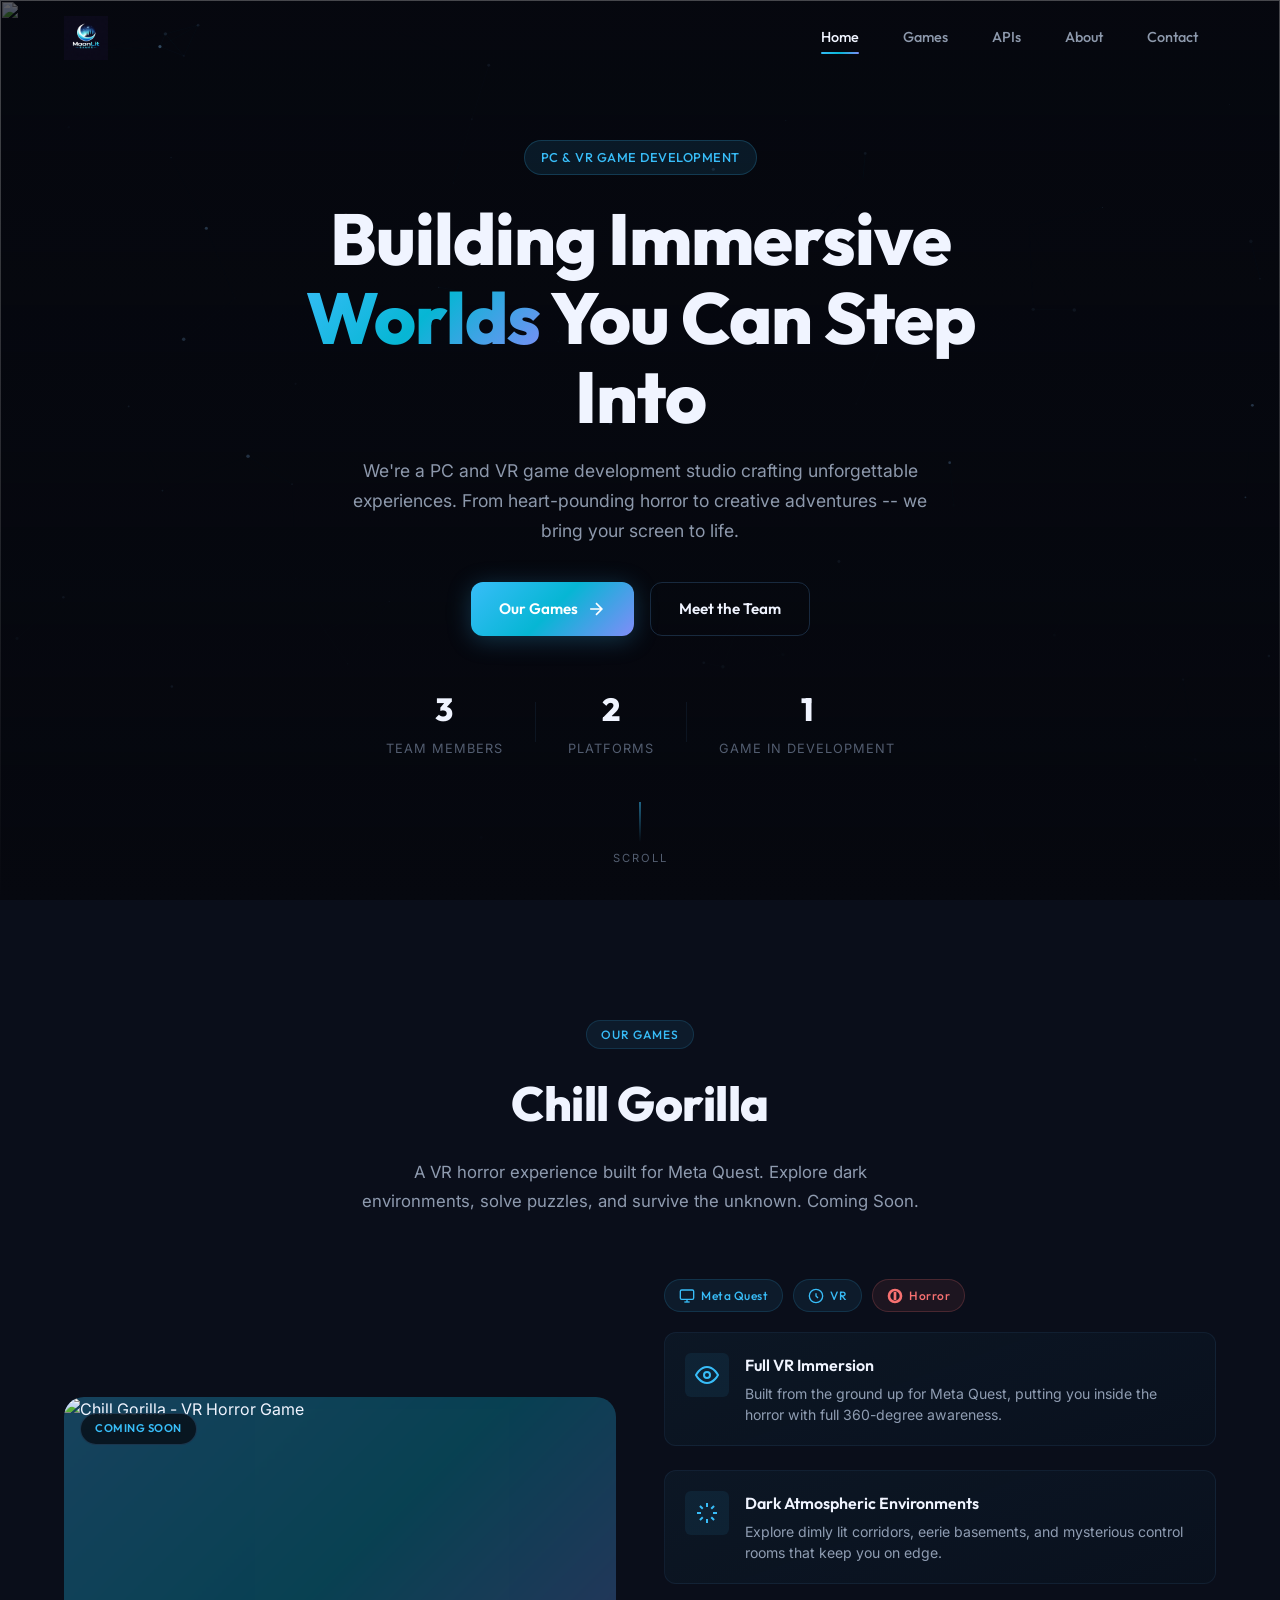
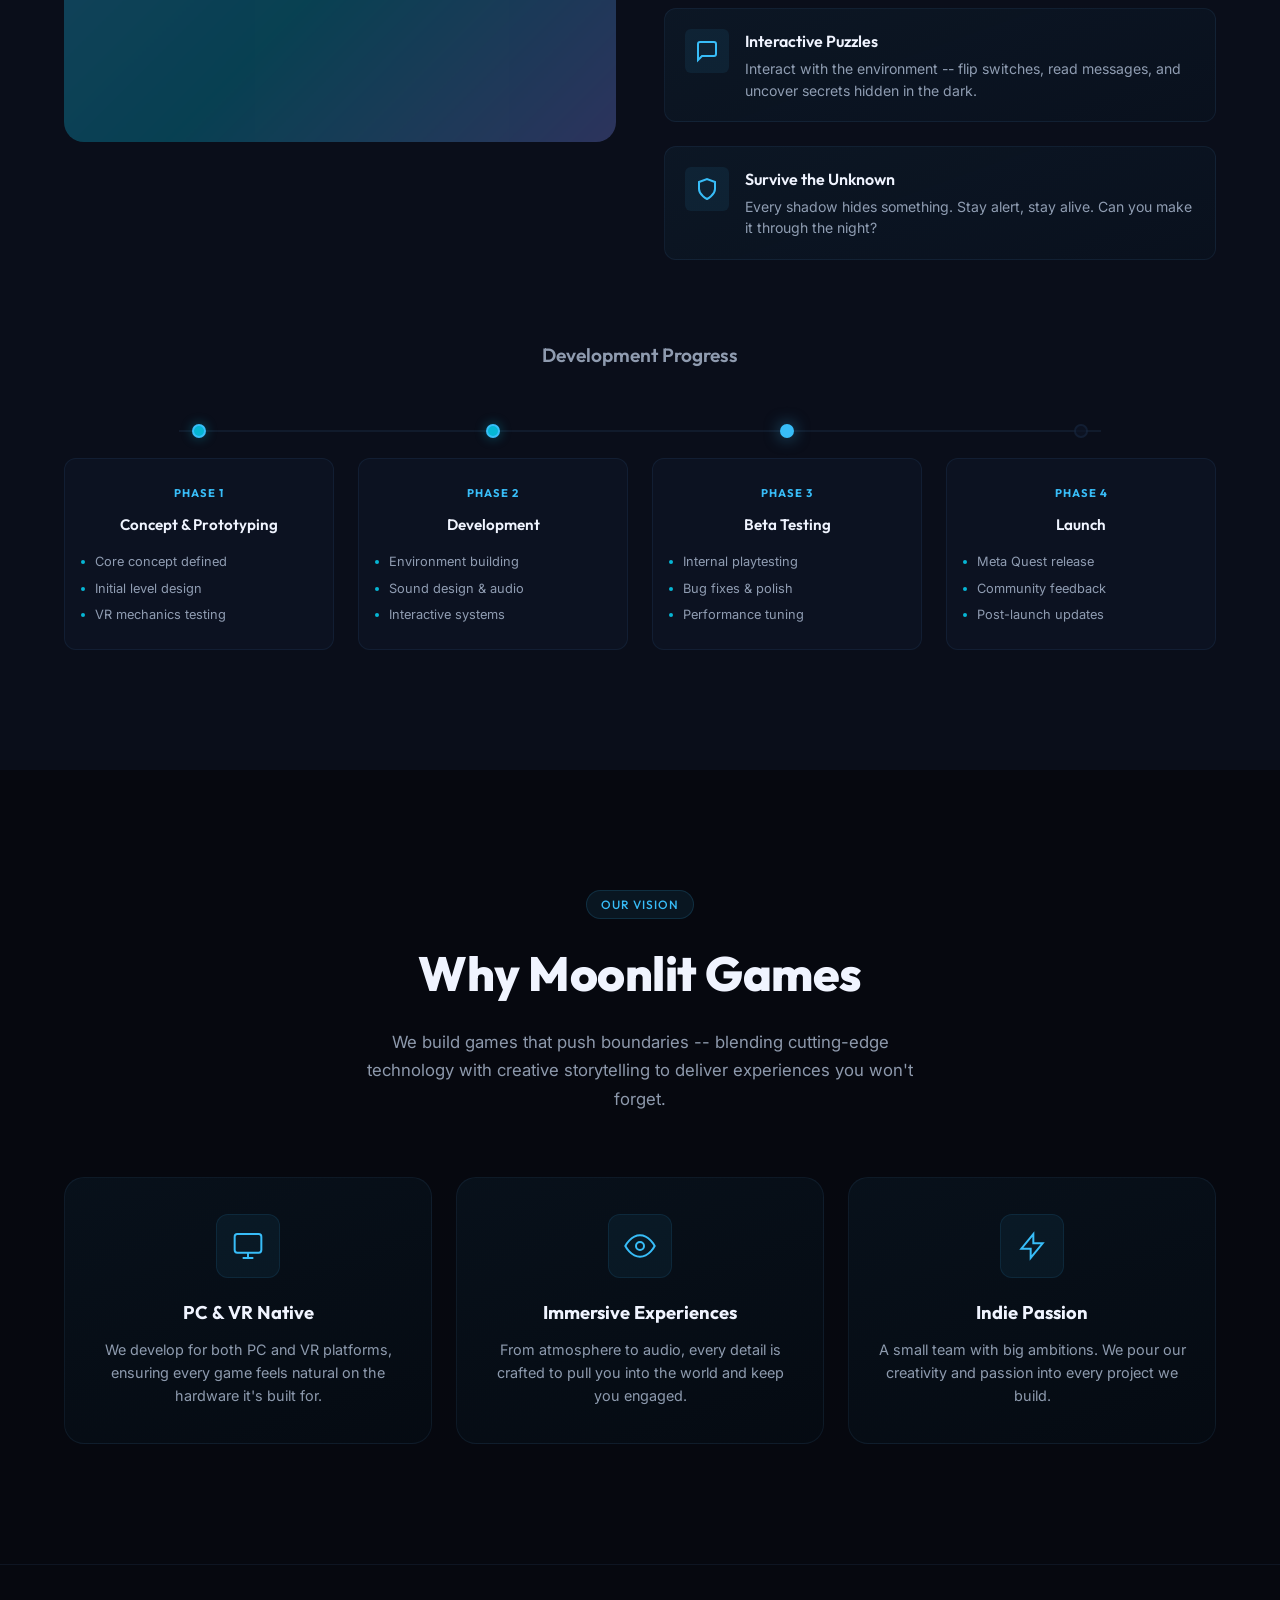
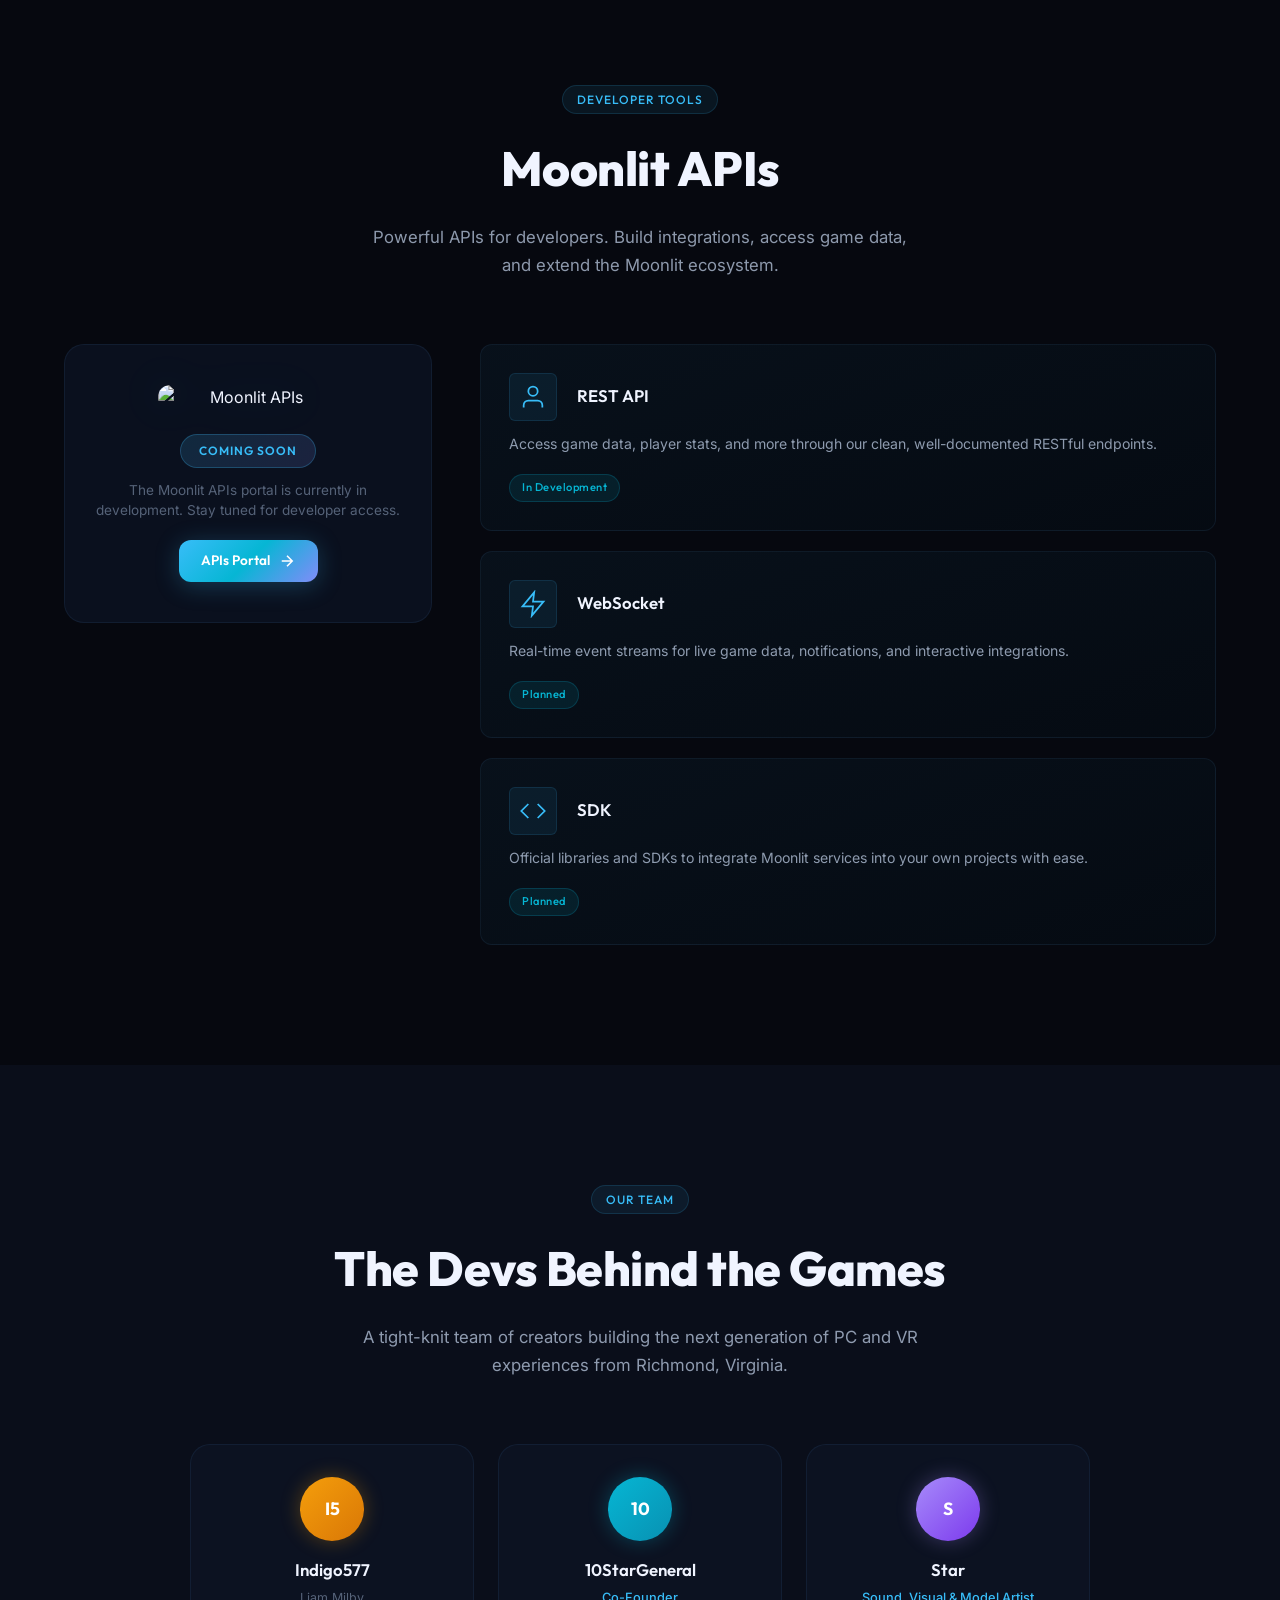
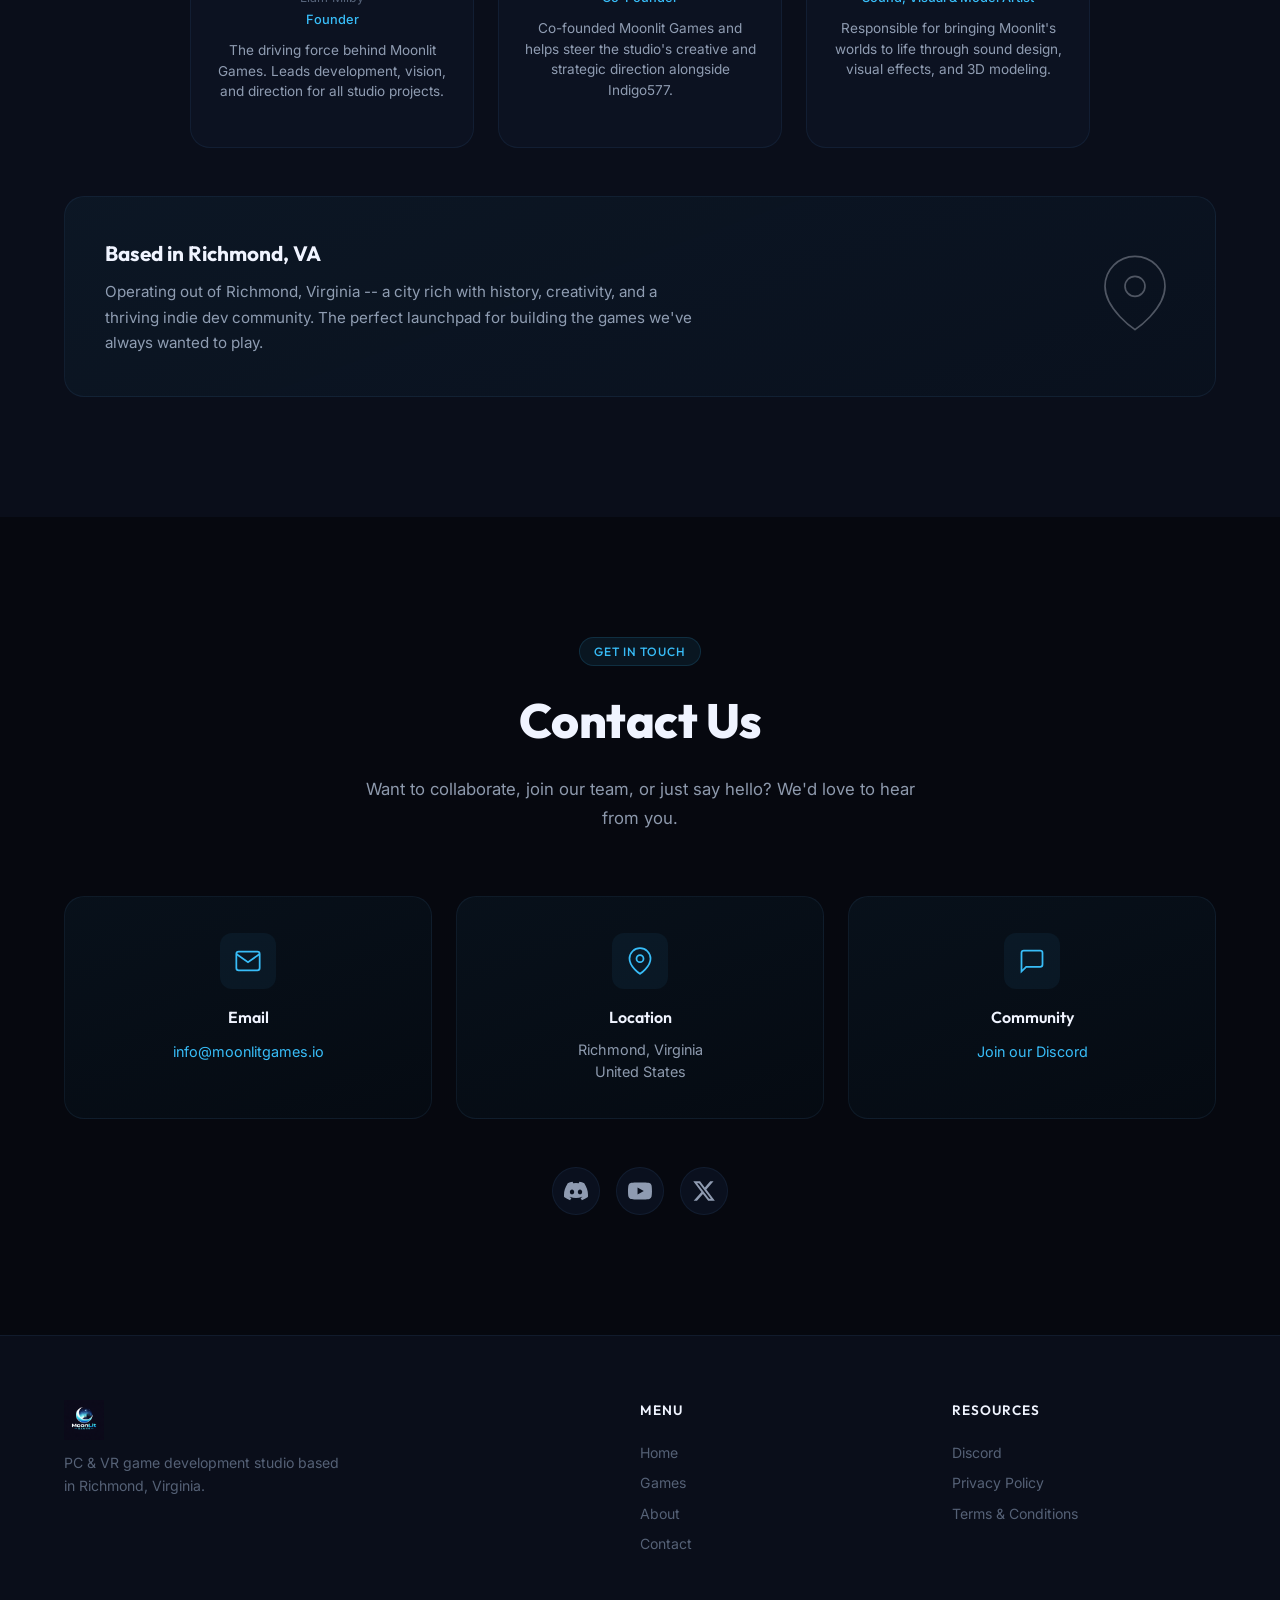
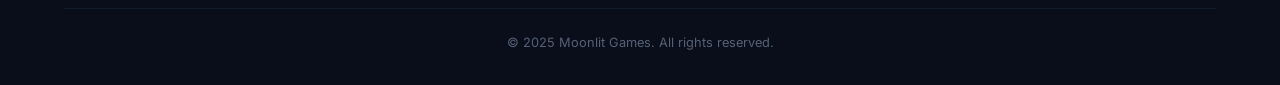
==== index.html @ 619526e5 "Add files via upload" ====
<!DOCTYPE html>
<html lang="en">

<head>
    <meta charset="UTF-8">
    <meta name="viewport" content="width=device-width, initial-scale=1.0">
    <title>Moonlit Games - PC & VR Game Development Studio</title>
    <meta name="description"
        content="Moonlit Games is a PC and VR game development studio based in Richmond, VA. Creators of Chill Gorilla for Meta Quest.">
    <link rel="icon" type="image/png" href="Moonlit Games logo design.png">
    <link rel="preconnect" href="https://fonts.googleapis.com">
    <link rel="preconnect" href="https://fonts.gstatic.com" crossorigin>
    <link
        href="https://fonts.googleapis.com/css2?family=Outfit:wght@300;400;500;600;700;800;900&family=Inter:wght@300;400;500;600;700&display=swap"
        rel="stylesheet">
    <link rel="stylesheet" href="styles.css">
</head>

<body>
    <!-- Particle Canvas -->
    <canvas id="particles-canvas"></canvas>

    <!-- Navigation -->
    <nav class="navbar" id="navbar">
        <div class="nav-container">
            <a href="#home" class="nav-logo">
                <img src="Moonlit Games logo design.png" alt="Moonlit Games" class="logo-img">
            </a>
            <div class="nav-links" id="navLinks">
                <a href="#home" class="nav-link active">Home</a>
                <a href="#games" class="nav-link">Games</a>
                <a href="#apis" class="nav-link">APIs</a>
                <a href="#about" class="nav-link">About</a>
                <a href="#contact" class="nav-link">Contact</a>
            </div>
            <button class="nav-toggle" id="navToggle" aria-label="Toggle navigation">
                <span></span>
                <span></span>
                <span></span>
            </button>
        </div>
    </nav>

    <!-- Hero Section -->
    <section class="hero" id="home">
        <div class="hero-bg">
            <img src="assets/hero-bg.png" alt="" class="hero-bg-img">
            <div class="hero-overlay"></div>
        </div>
        <div class="hero-content">
            <div class="hero-badge">PC & VR Game Development</div>
            <h1 class="hero-title">
                Building Immersive
                <span class="gradient-text">Worlds</span>
                You Can Step Into
            </h1>
            <p class="hero-subtitle">
                We're a PC and VR game development studio crafting unforgettable experiences.
                From heart-pounding horror to creative adventures -- we bring your screen to life.
            </p>
            <div class="hero-actions">
                <a href="#games" class="btn btn-primary">
                    <span>Our Games</span>
                    <svg width="20" height="20" viewBox="0 0 24 24" fill="none" stroke="currentColor" stroke-width="2">
                        <path d="M5 12h14M12 5l7 7-7 7" />
                    </svg>
                </a>
                <a href="#about" class="btn btn-outline">Meet the Team</a>
            </div>
            <div class="hero-stats">
                <div class="stat">
                    <span class="stat-number" data-target="3">0</span><span class="stat-suffix"></span>
                    <span class="stat-label">Team Members</span>
                </div>
                <div class="stat-divider"></div>
                <div class="stat">
                    <span class="stat-number" data-target="2">0</span><span class="stat-suffix"></span>
                    <span class="stat-label">Platforms</span>
                </div>
                <div class="stat-divider"></div>
                <div class="stat">
                    <span class="stat-number" data-target="1">0</span><span class="stat-suffix"></span>
                    <span class="stat-label">Game in Development</span>
                </div>
            </div>
        </div>
        <div class="scroll-indicator">
            <div class="scroll-line"></div>
            <span>Scroll</span>
        </div>
    </section>

    <!-- Games Section -->
    <section class="section games-section" id="games">
        <div class="container">
            <div class="section-header">
                <span class="section-tag">Our Games</span>
                <h2 class="section-title">Chill Gorilla</h2>
                <p class="section-subtitle">A VR horror experience built for Meta Quest. Explore dark environments,
                    solve puzzles, and survive the unknown. Coming Soon.</p>
            </div>

            <div class="game-showcase">
                <div class="game-visual">
                    <div class="game-card-glow"></div>
                    <img src="assets/New Pr12313oject.png" alt="Chill Gorilla - VR Horror Game" class="game-img">
                    <div class="game-badge">Coming Soon</div>
                </div>
                <div class="game-details">
                    <div class="platform-tags">
                        <span class="platform-tag">
                            <svg width="16" height="16" viewBox="0 0 24 24" fill="none" stroke="currentColor"
                                stroke-width="2">
                                <rect x="2" y="3" width="20" height="14" rx="2" ry="2" />
                                <line x1="8" y1="21" x2="16" y2="21" />
                                <line x1="12" y1="17" x2="12" y2="21" />
                            </svg>
                            Meta Quest
                        </span>
                        <span class="platform-tag">
                            <svg width="16" height="16" viewBox="0 0 24 24" fill="none" stroke="currentColor"
                                stroke-width="2">
                                <path
                                    d="M12 2a10 10 0 0 1 10 10 10 10 0 0 1-10 10A10 10 0 0 1 2 12 10 10 0 0 1 12 2z" />
                                <path d="M12 8v4l3 3" />
                            </svg>
                            VR
                        </span>
                        <span class="platform-tag horror-tag">
                            <svg width="16" height="16" viewBox="0 0 24 24" fill="none" stroke="currentColor"
                                stroke-width="2">
                                <path
                                    d="M12 2C6.48 2 2 6.48 2 12s4.48 10 10 10 10-4.48 10-10S17.52 2 12 2zm0 18c-4.41 0-8-3.59-8-8s3.59-8 8-8 8 3.59 8 8-3.59 8-8 8zm-1-13h2v6h-2zm0 8h2v2h-2z" />
                            </svg>
                            Horror
                        </span>
                    </div>
                    <div class="feature-list">
                        <div class="feature-item" data-aos>
                            <div class="feature-icon">
                                <svg width="24" height="24" viewBox="0 0 24 24" fill="none" stroke="currentColor"
                                    stroke-width="2">
                                    <path d="M1 12s4-8 11-8 11 8 11 8-4 8-11 8-11-8-11-8z" />
                                    <circle cx="12" cy="12" r="3" />
                                </svg>
                            </div>
                            <div class="feature-content">
                                <h3>Full VR Immersion</h3>
                                <p>Built from the ground up for Meta Quest, putting you inside the horror with full
                                    360-degree awareness.</p>
                            </div>
                        </div>
                        <div class="feature-item" data-aos>
                            <div class="feature-icon">
                                <svg width="24" height="24" viewBox="0 0 24 24" fill="none" stroke="currentColor"
                                    stroke-width="2">
                                    <path
                                        d="M12 2v4m0 12v4M4.93 4.93l2.83 2.83m8.48 8.48l2.83 2.83M2 12h4m12 0h4M4.93 19.07l2.83-2.83m8.48-8.48l2.83-2.83" />
                                </svg>
                            </div>
                            <div class="feature-content">
                                <h3>Dark Atmospheric Environments</h3>
                                <p>Explore dimly lit corridors, eerie basements, and mysterious control rooms that keep
                                    you on edge.</p>
                            </div>
                        </div>
                        <div class="feature-item" data-aos>
                            <div class="feature-icon">
                                <svg width="24" height="24" viewBox="0 0 24 24" fill="none" stroke="currentColor"
                                    stroke-width="2">
                                    <path d="M21 15a2 2 0 0 1-2 2H7l-4 4V5a2 2 0 0 1 2-2h14a2 2 0 0 1 2 2z" />
                                </svg>
                            </div>
                            <div class="feature-content">
                                <h3>Interactive Puzzles</h3>
                                <p>Interact with the environment -- flip switches, read messages, and uncover secrets
                                    hidden in the dark.</p>
                            </div>
                        </div>
                        <div class="feature-item" data-aos>
                            <div class="feature-icon">
                                <svg width="24" height="24" viewBox="0 0 24 24" fill="none" stroke="currentColor"
                                    stroke-width="2">
                                    <path d="M12 22s8-4 8-10V5l-8-3-8 3v7c0 6 8 10 8 10z" />
                                </svg>
                            </div>
                            <div class="feature-content">
                                <h3>Survive the Unknown</h3>
                                <p>Every shadow hides something. Stay alert, stay alive. Can you make it through the
                                    night?</p>
                            </div>
                        </div>
                    </div>
                </div>
            </div>

            <!-- Development Status -->
            <div class="roadmap">
                <h3 class="roadmap-title">Development Progress</h3>
                <div class="roadmap-track">
                    <div class="roadmap-item completed">
                        <div class="roadmap-marker"></div>
                        <div class="roadmap-card">
                            <span class="roadmap-quarter">Phase 1</span>
                            <h4>Concept & Prototyping</h4>
                            <ul>
                                <li>Core concept defined</li>
                                <li>Initial level design</li>
                                <li>VR mechanics testing</li>
                            </ul>
                        </div>
                    </div>
                    <div class="roadmap-item completed">
                        <div class="roadmap-marker"></div>
                        <div class="roadmap-card">
                            <span class="roadmap-quarter">Phase 2</span>
                            <h4>Development</h4>
                            <ul>
                                <li>Environment building</li>
                                <li>Sound design & audio</li>
                                <li>Interactive systems</li>
                            </ul>
                        </div>
                    </div>
                    <div class="roadmap-item active">
                        <div class="roadmap-marker"></div>
                        <div class="roadmap-card">
                            <span class="roadmap-quarter">Phase 3</span>
                            <h4>Beta Testing</h4>
                            <ul>
                                <li>Internal playtesting</li>
                                <li>Bug fixes & polish</li>
                                <li>Performance tuning</li>
                            </ul>
                        </div>
                    </div>
                    <div class="roadmap-item">
                        <div class="roadmap-marker"></div>
                        <div class="roadmap-card">
                            <span class="roadmap-quarter">Phase 4</span>
                            <h4>Launch</h4>
                            <ul>
                                <li>Meta Quest release</li>
                                <li>Community feedback</li>
                                <li>Post-launch updates</li>
                            </ul>
                        </div>
                    </div>
                </div>
            </div>
        </div>
    </section>

    <!-- Value Proposition -->
    <section class="section values-section">
        <div class="container">
            <div class="section-header">
                <span class="section-tag">Our Vision</span>
                <h2 class="section-title">Why Moonlit Games</h2>
                <p class="section-subtitle">We build games that push boundaries -- blending cutting-edge technology with
                    creative storytelling to deliver experiences you won't forget.</p>
            </div>
            <div class="values-grid">
                <div class="value-card" data-aos>
                    <div class="value-icon-wrap">
                        <svg width="32" height="32" viewBox="0 0 24 24" fill="none" stroke="currentColor"
                            stroke-width="1.5">
                            <rect x="2" y="3" width="20" height="14" rx="2" ry="2" />
                            <line x1="8" y1="21" x2="16" y2="21" />
                            <line x1="12" y1="17" x2="12" y2="21" />
                        </svg>
                    </div>
                    <h3>PC & VR Native</h3>
                    <p>We develop for both PC and VR platforms, ensuring every game feels natural on the hardware it's
                        built for.</p>
                </div>
                <div class="value-card" data-aos>
                    <div class="value-icon-wrap">
                        <svg width="32" height="32" viewBox="0 0 24 24" fill="none" stroke="currentColor"
                            stroke-width="1.5">
                            <path d="M1 12s4-8 11-8 11 8 11 8-4 8-11 8-11-8-11-8z" />
                            <circle cx="12" cy="12" r="3" />
                        </svg>
                    </div>
                    <h3>Immersive Experiences</h3>
                    <p>From atmosphere to audio, every detail is crafted to pull you into the world and keep you
                        engaged.</p>
                </div>
                <div class="value-card" data-aos>
                    <div class="value-icon-wrap">
                        <svg width="32" height="32" viewBox="0 0 24 24" fill="none" stroke="currentColor"
                            stroke-width="1.5">
                            <path d="M13 10V3L4 14h7v7l9-11h-7z" />
                        </svg>
                    </div>
                    <h3>Indie Passion</h3>
                    <p>A small team with big ambitions. We pour our creativity and passion into every project we build.
                    </p>
                </div>
            </div>
        </div>
    </section>

    <!-- Moonlit APIs Section -->
    <section class="section apis-section" id="apis">
        <div class="container">
            <div class="section-header">
                <span class="section-tag">Developer Tools</span>
                <h2 class="section-title">Moonlit APIs</h2>
                <p class="section-subtitle">Powerful APIs for developers. Build integrations, access game data, and
                    extend the Moonlit ecosystem.</p>
            </div>

            <div class="apis-showcase">
                <div class="apis-logo-wrap" data-aos>
                    <div class="apis-logo">
                        <img src="assets/moonlit-apis-logo.png" alt="Moonlit APIs" class="apis-logo-img">
                    </div>
                    <div class="apis-coming-soon">
                        <span class="coming-soon-badge">Coming Soon</span>
                        <p>The Moonlit APIs portal is currently in development. Stay tuned for developer access.</p>
                        <a href="mapi/index.html" class="btn btn-primary apis-btn">
                            <span>APIs Portal</span>
                            <svg width="18" height="18" viewBox="0 0 24 24" fill="none" stroke="currentColor"
                                stroke-width="2">
                                <path d="M5 12h14M12 5l7 7-7 7" />
                            </svg>
                        </a>
                    </div>
                </div>

                <div class="apis-features">
                    <div class="api-card" data-aos>
                        <div class="api-card-icon">
                            <svg width="28" height="28" viewBox="0 0 24 24" fill="none" stroke="currentColor"
                                stroke-width="1.5">
                                <path d="M20 21v-2a4 4 0 0 0-4-4H8a4 4 0 0 0-4 4v2" />
                                <circle cx="12" cy="7" r="4" />
                            </svg>
                        </div>
                        <h3>REST API</h3>
                        <p>Access game data, player stats, and more through our clean, well-documented RESTful
                            endpoints.</p>
                        <span class="api-status">In Development</span>
                    </div>
                    <div class="api-card" data-aos>
                        <div class="api-card-icon">
                            <svg width="28" height="28" viewBox="0 0 24 24" fill="none" stroke="currentColor"
                                stroke-width="1.5">
                                <path d="M13 2L3 14h9l-1 8 10-12h-9l1-8z" />
                            </svg>
                        </div>
                        <h3>WebSocket</h3>
                        <p>Real-time event streams for live game data, notifications, and interactive integrations.</p>
                        <span class="api-status">Planned</span>
                    </div>
                    <div class="api-card" data-aos>
                        <div class="api-card-icon">
                            <svg width="28" height="28" viewBox="0 0 24 24" fill="none" stroke="currentColor"
                                stroke-width="1.5">
                                <polyline points="16 18 22 12 16 6" />
                                <polyline points="8 6 2 12 8 18" />
                            </svg>
                        </div>
                        <h3>SDK</h3>
                        <p>Official libraries and SDKs to integrate Moonlit services into your own projects with ease.
                        </p>
                        <span class="api-status">Planned</span>
                    </div>
                </div>
            </div>
        </div>
    </section>

    <!-- About Section -->
    <section class="section about-section" id="about">
        <div class="container">
            <div class="section-header">
                <span class="section-tag">Our Team</span>
                <h2 class="section-title">The Devs Behind the Games</h2>
                <p class="section-subtitle">A tight-knit team of creators building the next generation of PC and VR
                    experiences from Richmond, Virginia.</p>
            </div>
            <div class="team-grid team-grid-3">
                <div class="team-card" data-aos>
                    <div class="team-avatar">
                        <div class="avatar-placeholder founder-badge">I5</div>
                    </div>
                    <h4>Indigo577</h4>
                    <span class="team-name-real">Liam Milby</span>
                    <span class="team-role">Founder</span>
                    <p>The driving force behind Moonlit Games. Leads development, vision, and direction for all studio
                        projects.</p>
                </div>
                <div class="team-card" data-aos>
                    <div class="team-avatar">
                        <div class="avatar-placeholder cofounder-badge">10</div>
                    </div>
                    <h4>10StarGeneral</h4>
                    <span class="team-role">Co-Founder</span>
                    <p>Co-founded Moonlit Games and helps steer the studio's creative and strategic direction alongside
                        Indigo577.</p>
                </div>
                <div class="team-card" data-aos>
                    <div class="team-avatar">
                        <div class="avatar-placeholder artist-badge">S</div>
                    </div>
                    <h4>Star</h4>
                    <span class="team-role">Sound, Visual & Model Artist</span>
                    <p>Responsible for bringing Moonlit's worlds to life through sound design, visual effects, and 3D
                        modeling.</p>
                </div>
            </div>
            <div class="berlin-callout">
                <div class="berlin-content">
                    <h3>Based in Richmond, VA</h3>
                    <p>Operating out of Richmond, Virginia -- a city rich with history, creativity, and a thriving indie
                        dev community.
                        The perfect launchpad for building the games we've always wanted to play.</p>
                </div>
                <div class="berlin-decoration">
                    <svg width="80" height="80" viewBox="0 0 24 24" fill="none" stroke="currentColor" stroke-width="0.5"
                        opacity="0.3">
                        <path d="M21 10c0 7-9 13-9 13s-9-6-9-13a9 9 0 0118 0z" />
                        <circle cx="12" cy="10" r="3" />
                    </svg>
                </div>
            </div>
        </div>
    </section>

    <!-- Contact Section -->
    <section class="section contact-section" id="contact">
        <div class="container">
            <div class="section-header">
                <span class="section-tag">Get in Touch</span>
                <h2 class="section-title">Contact Us</h2>
                <p class="section-subtitle">Want to collaborate, join our team, or just say hello? We'd love to hear
                    from you.</p>
            </div>
            <div class="contact-grid">
                <div class="contact-card">
                    <div class="contact-icon">
                        <svg width="28" height="28" viewBox="0 0 24 24" fill="none" stroke="currentColor"
                            stroke-width="1.5">
                            <path d="M4 4h16c1.1 0 2 .9 2 2v12c0 1.1-.9 2-2 2H4c-1.1 0-2-.9-2-2V6c0-1.1.9-2 2-2z" />
                            <polyline points="22,6 12,13 2,6" />
                        </svg>
                    </div>
                    <h3>Email</h3>
                    <a href="mailto:info@moonlitgames.io" class="contact-link">info@moonlitgames.io</a>
                </div>
                <div class="contact-card">
                    <div class="contact-icon">
                        <svg width="28" height="28" viewBox="0 0 24 24" fill="none" stroke="currentColor"
                            stroke-width="1.5">
                            <path d="M21 10c0 7-9 13-9 13s-9-6-9-13a9 9 0 0118 0z" />
                            <circle cx="12" cy="10" r="3" />
                        </svg>
                    </div>
                    <h3>Location</h3>
                    <p class="contact-detail">Richmond, Virginia<br>United States</p>
                </div>
                <div class="contact-card">
                    <div class="contact-icon">
                        <svg width="28" height="28" viewBox="0 0 24 24" fill="none" stroke="currentColor"
                            stroke-width="1.5">
                            <path d="M21 15a2 2 0 0 1-2 2H7l-4 4V5a2 2 0 0 1 2-2h14a2 2 0 0 1 2 2z" />
                        </svg>
                    </div>
                    <h3>Community</h3>
                    <a href="https://discord.gg/H8NHZ4sEAa" class="contact-link" target="_blank" rel="noopener">Join our
                        Discord</a>
                </div>
            </div>
            <div class="social-links">
                <a href="https://discord.gg/H8NHZ4sEAa" target="_blank" rel="noopener" class="social-link"
                    aria-label="Discord">
                    <svg width="24" height="24" viewBox="0 0 24 24" fill="currentColor">
                        <path
                            d="M20.317 4.37a19.791 19.791 0 0 0-4.885-1.515.074.074 0 0 0-.079.037c-.21.375-.444.864-.608 1.25a18.27 18.27 0 0 0-5.487 0 12.64 12.64 0 0 0-.617-1.25.077.077 0 0 0-.079-.037A19.736 19.736 0 0 0 3.677 4.37a.07.07 0 0 0-.032.027C.533 9.046-.32 13.58.099 18.057a.082.082 0 0 0 .031.057 19.9 19.9 0 0 0 5.993 3.03.078.078 0 0 0 .084-.028 14.09 14.09 0 0 0 1.226-1.994.076.076 0 0 0-.041-.106 13.107 13.107 0 0 1-1.872-.892.077.077 0 0 1-.008-.128 10.2 10.2 0 0 0 .372-.292.074.074 0 0 1 .077-.01c3.928 1.793 8.18 1.793 12.062 0a.074.074 0 0 1 .078.01c.12.098.246.198.373.292a.077.077 0 0 1-.006.127 12.299 12.299 0 0 1-1.873.892.077.077 0 0 0-.041.107c.36.698.772 1.362 1.225 1.993a.076.076 0 0 0 .084.028 19.839 19.839 0 0 0 6.002-3.03.077.077 0 0 0 .032-.054c.5-5.177-.838-9.674-3.549-13.66a.061.061 0 0 0-.031-.03zM8.02 15.33c-1.183 0-2.157-1.085-2.157-2.419 0-1.333.956-2.419 2.157-2.419 1.21 0 2.176 1.095 2.157 2.42 0 1.333-.956 2.418-2.157 2.418zm7.975 0c-1.183 0-2.157-1.085-2.157-2.419 0-1.333.955-2.419 2.157-2.419 1.21 0 2.176 1.095 2.157 2.42 0 1.333-.946 2.418-2.157 2.418z" />
                    </svg>
                </a>
                <a href="https://www.youtube.com/channel/UCFFQdSdwqhI6gPqgO8zIXZg/featured" target="_blank"
                    rel="noopener" class="social-link" aria-label="YouTube">
                    <svg width="24" height="24" viewBox="0 0 24 24" fill="currentColor">
                        <path
                            d="M23.498 6.186a3.016 3.016 0 0 0-2.122-2.136C19.505 3.545 12 3.545 12 3.545s-7.505 0-9.377.505A3.017 3.017 0 0 0 .502 6.186C0 8.07 0 12 0 12s0 3.93.502 5.814a3.016 3.016 0 0 0 2.122 2.136c1.871.505 9.376.505 9.376.505s7.505 0 9.377-.505a3.015 3.015 0 0 0 2.122-2.136C24 15.93 24 12 24 12s0-3.93-.502-5.814zM9.545 15.568V8.432L15.818 12l-6.273 3.568z" />
                    </svg>
                </a>
                <a href="https://twitter.com/Moonlit_Games" target="_blank" rel="noopener" class="social-link"
                    aria-label="X / Twitter">
                    <svg width="24" height="24" viewBox="0 0 24 24" fill="currentColor">
                        <path
                            d="M18.244 2.25h3.308l-7.227 8.26 8.502 11.24H16.17l-5.214-6.817L4.99 21.75H1.68l7.73-8.835L1.254 2.25H8.08l4.713 6.231zm-1.161 17.52h1.833L7.084 4.126H5.117z" />
                    </svg>
                </a>
            </div>
        </div>
    </section>

    <!-- Footer -->
    <footer class="footer">
        <div class="container">
            <div class="footer-grid">
                <div class="footer-brand">
                    <img src="Moonlit Games logo design.png" alt="Moonlit Games" class="footer-logo">
                    <p>PC & VR game development studio based in Richmond, Virginia.</p>
                </div>
                <div class="footer-links-group">
                    <h4>Menu</h4>
                    <a href="#home">Home</a>
                    <a href="#games">Games</a>
                    <a href="#about">About</a>
                    <a href="#contact">Contact</a>
                </div>
                <div class="footer-links-group">
                    <h4>Resources</h4>
                    <a href="https://discord.gg/H8NHZ4sEAa" target="_blank" rel="noopener">Discord</a>
                    <a href="privacy.html">Privacy Policy</a>
                    <a href="terms.html">Terms & Conditions</a>
                </div>
            </div>
            <div class="footer-bottom">
                <p>&copy; 2025 Moonlit Games. All rights reserved.</p>
            </div>
        </div>
    </footer>

    <script src="script.js"></script>
</body>

</html>
---- styles.css ----
/* ========================================
   MOONLIT GAMES - Design System & Styles
   ======================================== */

/* --- Design Tokens --- */
:root {
    /* Colors - derived from the logo's blue/cyan palette */
    --color-bg-primary: #06080f;
    --color-bg-secondary: #0a0e1a;
    --color-bg-card: rgba(14, 20, 38, 0.7);
    --color-bg-card-hover: rgba(20, 28, 52, 0.85);
    --color-surface: rgba(255, 255, 255, 0.03);
    --color-border: rgba(100, 180, 255, 0.08);
    --color-border-hover: rgba(100, 180, 255, 0.2);

    --color-accent-1: #38bdf8;
    /* sky blue */
    --color-accent-2: #06b6d4;
    /* cyan */
    --color-accent-3: #818cf8;
    /* indigo */
    --color-accent-glow: rgba(56, 189, 248, 0.15);

    --color-text-primary: #f0f4ff;
    --color-text-secondary: rgba(200, 215, 240, 0.7);
    --color-text-muted: rgba(160, 180, 210, 0.5);

    --gradient-primary: linear-gradient(135deg, #38bdf8 0%, #06b6d4 50%, #818cf8 100%);
    --gradient-card: linear-gradient(160deg, rgba(56, 189, 248, 0.05) 0%, rgba(6, 182, 212, 0.02) 100%);
    --gradient-glow: radial-gradient(ellipse at center, rgba(56, 189, 248, 0.12) 0%, transparent 70%);

    /* Typography */
    --font-display: 'Outfit', sans-serif;
    --font-body: 'Inter', sans-serif;

    /* Spacing */
    --section-padding: 120px 0;
    --container-max: 1200px;
    --container-padding: 0 24px;

    /* Transitions */
    --transition-fast: 0.2s cubic-bezier(0.4, 0, 0.2, 1);
    --transition-smooth: 0.4s cubic-bezier(0.4, 0, 0.2, 1);
    --transition-spring: 0.6s cubic-bezier(0.34, 1.56, 0.64, 1);

    /* Border Radius */
    --radius-sm: 6px;
    --radius-md: 12px;
    --radius-lg: 20px;
    --radius-xl: 28px;
}

/* --- Reset & Base --- */
*,
*::before,
*::after {
    margin: 0;
    padding: 0;
    box-sizing: border-box;
}

html {
    scroll-behavior: smooth;
    scroll-padding-top: 80px;
}

body {
    font-family: var(--font-body);
    background: var(--color-bg-primary);
    color: var(--color-text-primary);
    line-height: 1.6;
    overflow-x: hidden;
    -webkit-font-smoothing: antialiased;
    -moz-osx-font-smoothing: grayscale;
}

a {
    color: inherit;
    text-decoration: none;
}

img {
    max-width: 100%;
    display: block;
}

ul {
    list-style: none;
}

/* --- Particle Canvas --- */
#particles-canvas {
    position: fixed;
    top: 0;
    left: 0;
    width: 100%;
    height: 100%;
    z-index: 0;
    pointer-events: none;
}

/* --- Container --- */
.container {
    max-width: var(--container-max);
    margin: 0 auto;
    padding: var(--container-padding);
}

/* --- Navigation --- */
.navbar {
    position: fixed;
    top: 0;
    left: 0;
    right: 0;
    z-index: 1000;
    padding: 16px 0;
    transition: var(--transition-smooth);
    background: transparent;
}

.navbar.scrolled {
    background: rgba(6, 8, 15, 0.85);
    backdrop-filter: blur(20px) saturate(1.6);
    -webkit-backdrop-filter: blur(20px) saturate(1.6);
    border-bottom: 1px solid var(--color-border);
    padding: 10px 0;
}

.nav-container {
    max-width: var(--container-max);
    margin: 0 auto;
    padding: 0 24px;
    display: flex;
    align-items: center;
    justify-content: space-between;
}

.nav-logo {
    display: flex;
    align-items: center;
    z-index: 1001;
}

.logo-img {
    height: 44px;
    width: auto;
    transition: var(--transition-smooth);
}

.navbar.scrolled .logo-img {
    height: 36px;
}

.nav-links {
    display: flex;
    align-items: center;
    gap: 8px;
}

.nav-link {
    padding: 8px 18px;
    font-family: var(--font-display);
    font-size: 0.9rem;
    font-weight: 500;
    color: var(--color-text-secondary);
    border-radius: var(--radius-sm);
    transition: var(--transition-fast);
    position: relative;
}

.nav-link::after {
    content: '';
    position: absolute;
    bottom: 4px;
    left: 18px;
    right: 18px;
    height: 2px;
    background: var(--gradient-primary);
    border-radius: 1px;
    transform: scaleX(0);
    transition: var(--transition-fast);
}

.nav-link:hover,
.nav-link.active {
    color: var(--color-text-primary);
}

.nav-link.active::after,
.nav-link:hover::after {
    transform: scaleX(1);
}

.nav-toggle {
    display: none;
    flex-direction: column;
    gap: 5px;
    background: none;
    border: none;
    cursor: pointer;
    padding: 8px;
    z-index: 1001;
}

.nav-toggle span {
    width: 24px;
    height: 2px;
    background: var(--color-text-primary);
    border-radius: 2px;
    transition: var(--transition-fast);
}

/* --- Hero Section --- */
.hero {
    position: relative;
    min-height: 100vh;
    display: flex;
    align-items: center;
    justify-content: center;
    overflow: hidden;
}

.hero-bg {
    position: absolute;
    inset: 0;
    z-index: 0;
}

.hero-bg-img {
    width: 100%;
    height: 100%;
    object-fit: cover;
    opacity: 0.5;
}

.hero-overlay {
    position: absolute;
    inset: 0;
    background: linear-gradient(180deg,
            rgba(6, 8, 15, 0.3) 0%,
            rgba(6, 8, 15, 0.6) 50%,
            var(--color-bg-primary) 100%);
}

.hero-content {
    position: relative;
    z-index: 1;
    text-align: center;
    max-width: 800px;
    padding: 0 24px;
    animation: fadeInUp 1s ease-out;
}

.hero-badge {
    display: inline-block;
    padding: 6px 16px;
    background: rgba(56, 189, 248, 0.1);
    border: 1px solid rgba(56, 189, 248, 0.2);
    border-radius: 50px;
    font-family: var(--font-display);
    font-size: 0.8rem;
    font-weight: 500;
    color: var(--color-accent-1);
    letter-spacing: 0.5px;
    text-transform: uppercase;
    margin-bottom: 24px;
}

.hero-title {
    font-family: var(--font-display);
    font-size: clamp(2.5rem, 6vw, 4.5rem);
    font-weight: 800;
    line-height: 1.1;
    margin-bottom: 20px;
    letter-spacing: -1px;
}

.gradient-text {
    background: var(--gradient-primary);
    -webkit-background-clip: text;
    -webkit-text-fill-color: transparent;
    background-clip: text;
}

.hero-subtitle {
    font-size: 1.1rem;
    color: var(--color-text-secondary);
    max-width: 600px;
    margin: 0 auto 36px;
    line-height: 1.7;
}

.hero-actions {
    display: flex;
    gap: 16px;
    justify-content: center;
    flex-wrap: wrap;
    margin-bottom: 48px;
}

/* --- Buttons --- */
.btn {
    display: inline-flex;
    align-items: center;
    gap: 8px;
    padding: 14px 28px;
    font-family: var(--font-display);
    font-size: 0.95rem;
    font-weight: 600;
    border-radius: var(--radius-md);
    transition: var(--transition-smooth);
    cursor: pointer;
    border: none;
}

.btn-primary {
    background: var(--gradient-primary);
    color: #fff;
    box-shadow: 0 4px 24px rgba(56, 189, 248, 0.25);
}

.btn-primary:hover {
    transform: translateY(-2px);
    box-shadow: 0 8px 32px rgba(56, 189, 248, 0.35);
}

.btn-outline {
    background: transparent;
    color: var(--color-text-primary);
    border: 1px solid var(--color-border-hover);
}

.btn-outline:hover {
    background: rgba(255, 255, 255, 0.05);
    border-color: var(--color-accent-1);
    transform: translateY(-2px);
}

/* --- Hero Stats --- */
.hero-stats {
    display: flex;
    align-items: center;
    justify-content: center;
    gap: 32px;
}

.stat {
    text-align: center;
}

.stat-number {
    font-family: var(--font-display);
    font-size: 2rem;
    font-weight: 800;
    color: var(--color-text-primary);
}

.stat-suffix {
    font-family: var(--font-display);
    font-size: 1.2rem;
    font-weight: 700;
    color: var(--color-accent-1);
}

.stat-label {
    display: block;
    font-size: 0.8rem;
    color: var(--color-text-muted);
    text-transform: uppercase;
    letter-spacing: 1px;
    margin-top: 4px;
}

.stat-divider {
    width: 1px;
    height: 40px;
    background: var(--color-border);
}

/* --- Scroll Indicator --- */
.scroll-indicator {
    position: absolute;
    bottom: 32px;
    left: 50%;
    transform: translateX(-50%);
    display: flex;
    flex-direction: column;
    align-items: center;
    gap: 8px;
    z-index: 1;
}

.scroll-indicator span {
    font-size: 0.7rem;
    text-transform: uppercase;
    letter-spacing: 2px;
    color: var(--color-text-muted);
}

.scroll-line {
    width: 1px;
    height: 40px;
    background: linear-gradient(to bottom, var(--color-accent-1), transparent);
    animation: scrollPulse 2s ease-in-out infinite;
}

@keyframes scrollPulse {

    0%,
    100% {
        opacity: 0.3;
        transform: scaleY(0.6);
    }

    50% {
        opacity: 1;
        transform: scaleY(1);
    }
}

/* --- Section Commons --- */
.section {
    padding: var(--section-padding);
    position: relative;
    z-index: 1;
}

.section-header {
    text-align: center;
    margin-bottom: 64px;
}

.section-tag {
    display: inline-block;
    padding: 4px 14px;
    background: rgba(56, 189, 248, 0.08);
    border: 1px solid rgba(56, 189, 248, 0.15);
    border-radius: 50px;
    font-family: var(--font-display);
    font-size: 0.75rem;
    font-weight: 500;
    color: var(--color-accent-1);
    letter-spacing: 1px;
    text-transform: uppercase;
    margin-bottom: 16px;
}

.section-title {
    font-family: var(--font-display);
    font-size: clamp(2rem, 4vw, 3rem);
    font-weight: 800;
    margin-bottom: 16px;
    letter-spacing: -0.5px;
}

.section-subtitle {
    font-size: 1.05rem;
    color: var(--color-text-secondary);
    max-width: 560px;
    margin: 0 auto;
    line-height: 1.7;
}

/* --- Games Section --- */
.games-section {
    background: var(--color-bg-secondary);
}

.game-showcase {
    display: grid;
    grid-template-columns: 1fr 1fr;
    gap: 48px;
    align-items: center;
    margin-bottom: 80px;
}

.game-visual {
    position: relative;
    border-radius: var(--radius-lg);
    overflow: hidden;
}

.game-card-glow {
    position: absolute;
    inset: -2px;
    background: var(--gradient-primary);
    border-radius: var(--radius-lg);
    opacity: 0.3;
    filter: blur(1px);
    z-index: 0;
}

.game-img {
    position: relative;
    z-index: 1;
    width: 100%;
    border-radius: calc(var(--radius-lg) - 2px);
    aspect-ratio: 16/10;
    object-fit: cover;
}

.game-badge {
    position: absolute;
    top: 16px;
    left: 16px;
    z-index: 2;
    padding: 6px 14px;
    background: rgba(6, 8, 15, 0.75);
    backdrop-filter: blur(8px);
    border: 1px solid var(--color-border-hover);
    border-radius: 50px;
    font-family: var(--font-display);
    font-size: 0.7rem;
    font-weight: 600;
    letter-spacing: 0.5px;
    text-transform: uppercase;
    color: var(--color-accent-1);
}

.feature-list {
    display: flex;
    flex-direction: column;
    gap: 24px;
}

.feature-item {
    display: flex;
    gap: 16px;
    padding: 20px;
    background: var(--gradient-card);
    border: 1px solid var(--color-border);
    border-radius: var(--radius-md);
    transition: var(--transition-smooth);
    opacity: 0;
    transform: translateX(20px);
}

.feature-item.visible {
    opacity: 1;
    transform: translateX(0);
}

.feature-item:hover {
    border-color: var(--color-border-hover);
    background: var(--color-bg-card-hover);
    transform: translateX(4px);
}

.feature-icon {
    flex-shrink: 0;
    width: 44px;
    height: 44px;
    display: flex;
    align-items: center;
    justify-content: center;
    background: rgba(56, 189, 248, 0.08);
    border-radius: var(--radius-sm);
    color: var(--color-accent-1);
}

.feature-content h3 {
    font-family: var(--font-display);
    font-size: 1rem;
    font-weight: 600;
    margin-bottom: 4px;
}

.feature-content p {
    font-size: 0.88rem;
    color: var(--color-text-secondary);
    line-height: 1.5;
}

/* --- Roadmap --- */
.roadmap {
    margin-top: 80px;
}

.roadmap-title {
    font-family: var(--font-display);
    font-size: 1.2rem;
    font-weight: 600;
    text-align: center;
    margin-bottom: 40px;
    color: var(--color-text-secondary);
}

.roadmap-track {
    display: grid;
    grid-template-columns: repeat(4, 1fr);
    gap: 24px;
    position: relative;
}

.roadmap-track::before {
    content: '';
    position: absolute;
    top: 20px;
    left: 10%;
    right: 10%;
    height: 2px;
    background: var(--color-border);
}

.roadmap-item {
    position: relative;
    text-align: center;
}

.roadmap-marker {
    width: 14px;
    height: 14px;
    border-radius: 50%;
    background: var(--color-bg-card);
    border: 2px solid var(--color-border);
    margin: 14px auto 20px;
    position: relative;
    z-index: 1;
    transition: var(--transition-smooth);
}

.roadmap-item.completed .roadmap-marker {
    background: var(--color-accent-2);
    border-color: var(--color-accent-1);
    box-shadow: 0 0 12px rgba(6, 182, 212, 0.4);
}

.roadmap-item.active .roadmap-marker {
    background: var(--color-accent-1);
    border-color: var(--color-accent-1);
    box-shadow: 0 0 16px rgba(56, 189, 248, 0.5);
    animation: pulse 2s ease-in-out infinite;
}

@keyframes pulse {

    0%,
    100% {
        box-shadow: 0 0 8px rgba(56, 189, 248, 0.3);
    }

    50% {
        box-shadow: 0 0 20px rgba(56, 189, 248, 0.6);
    }
}

.roadmap-card {
    padding: 20px 16px;
    background: var(--color-bg-card);
    border: 1px solid var(--color-border);
    border-radius: var(--radius-md);
    transition: var(--transition-smooth);
}

.roadmap-item:hover .roadmap-card {
    border-color: var(--color-border-hover);
    transform: translateY(-4px);
}

.roadmap-quarter {
    font-family: var(--font-display);
    font-size: 0.7rem;
    font-weight: 700;
    color: var(--color-accent-1);
    letter-spacing: 1px;
    text-transform: uppercase;
}

.roadmap-card h4 {
    font-family: var(--font-display);
    font-size: 0.95rem;
    font-weight: 600;
    margin: 8px 0 12px;
}

.roadmap-card ul {
    text-align: left;
}

.roadmap-card li {
    font-size: 0.8rem;
    color: var(--color-text-secondary);
    padding: 3px 0;
    padding-left: 14px;
    position: relative;
}

.roadmap-card li::before {
    content: '';
    position: absolute;
    left: 0;
    top: 50%;
    width: 4px;
    height: 4px;
    border-radius: 50%;
    background: var(--color-accent-2);
    transform: translateY(-50%);
}

/* --- Values Section --- */
.values-section {
    background: var(--color-bg-primary);
}

.values-grid {
    display: grid;
    grid-template-columns: repeat(3, 1fr);
    gap: 24px;
}

.value-card {
    padding: 36px 28px;
    background: var(--gradient-card);
    border: 1px solid var(--color-border);
    border-radius: var(--radius-lg);
    text-align: center;
    transition: var(--transition-smooth);
    opacity: 0;
    transform: translateY(20px);
}

.value-card.visible {
    opacity: 1;
    transform: translateY(0);
}

.value-card:hover {
    border-color: var(--color-border-hover);
    transform: translateY(-6px);
    box-shadow: 0 20px 60px rgba(0, 0, 0, 0.3);
}

.value-icon-wrap {
    width: 64px;
    height: 64px;
    margin: 0 auto 20px;
    display: flex;
    align-items: center;
    justify-content: center;
    background: rgba(56, 189, 248, 0.06);
    border: 1px solid rgba(56, 189, 248, 0.1);
    border-radius: var(--radius-md);
    color: var(--color-accent-1);
}

.value-card h3 {
    font-family: var(--font-display);
    font-size: 1.15rem;
    font-weight: 700;
    margin-bottom: 10px;
}

.value-card p {
    font-size: 0.9rem;
    color: var(--color-text-secondary);
    line-height: 1.6;
}

/* --- APIs Section --- */
.apis-section {
    background: var(--color-bg-primary);
    border-top: 1px solid var(--color-border);
}

.apis-showcase {
    display: grid;
    grid-template-columns: 1fr 2fr;
    gap: 48px;
    align-items: start;
}

.apis-logo-wrap {
    text-align: center;
    padding: 40px 24px;
    background: var(--color-bg-card);
    border: 1px solid var(--color-border);
    border-radius: var(--radius-lg);
    opacity: 0;
    transform: translateY(20px);
    transition: var(--transition-smooth);
}

.apis-logo-wrap.visible {
    opacity: 1;
    transform: translateY(0);
}

.apis-logo {
    margin-bottom: 24px;
}

.apis-logo svg {
    filter: drop-shadow(0 0 20px rgba(56, 189, 248, 0.15));
}

.apis-coming-soon {
    text-align: center;
}

.coming-soon-badge {
    display: inline-block;
    padding: 6px 18px;
    background: linear-gradient(135deg, rgba(56, 189, 248, 0.15), rgba(129, 140, 248, 0.15));
    border: 1px solid rgba(56, 189, 248, 0.25);
    border-radius: 50px;
    font-family: var(--font-display);
    font-size: 0.75rem;
    font-weight: 600;
    color: var(--color-accent-1);
    letter-spacing: 1px;
    text-transform: uppercase;
    margin-bottom: 12px;
    animation: pulse 2s ease-in-out infinite;
}

.apis-coming-soon p {
    font-size: 0.85rem;
    color: var(--color-text-muted);
    line-height: 1.5;
    margin-bottom: 16px;
}

.apis-logo-img {
    width: 180px;
    height: auto;
    margin: 0 auto;
    border-radius: var(--radius-md);
    filter: drop-shadow(0 0 20px rgba(56, 189, 248, 0.15));
}

.apis-btn {
    margin-top: 4px;
    font-size: 0.85rem;
    padding: 10px 22px;
}

.apis-features {
    display: flex;
    flex-direction: column;
    gap: 20px;
}

.api-card {
    padding: 28px;
    background: var(--gradient-card);
    border: 1px solid var(--color-border);
    border-radius: var(--radius-md);
    transition: var(--transition-smooth);
    display: flex;
    gap: 20px;
    align-items: flex-start;
    flex-wrap: wrap;
    opacity: 0;
    transform: translateX(20px);
}

.api-card.visible {
    opacity: 1;
    transform: translateX(0);
}

.api-card:hover {
    border-color: var(--color-border-hover);
    transform: translateX(4px);
    background: var(--color-bg-card-hover);
}

.api-card-icon {
    flex-shrink: 0;
    width: 48px;
    height: 48px;
    display: flex;
    align-items: center;
    justify-content: center;
    background: rgba(56, 189, 248, 0.08);
    border: 1px solid rgba(56, 189, 248, 0.12);
    border-radius: var(--radius-sm);
    color: var(--color-accent-1);
}

.api-card h3 {
    font-family: var(--font-display);
    font-size: 1.05rem;
    font-weight: 600;
    flex: 1 0 calc(100% - 68px);
    margin-top: 10px;
}

.api-card p {
    font-size: 0.88rem;
    color: var(--color-text-secondary);
    line-height: 1.5;
    flex: 1 0 100%;
    margin-top: -8px;
}

.api-status {
    display: inline-block;
    padding: 4px 12px;
    border-radius: 50px;
    font-family: var(--font-display);
    font-size: 0.7rem;
    font-weight: 500;
    letter-spacing: 0.5px;
    background: rgba(6, 182, 212, 0.1);
    border: 1px solid rgba(6, 182, 212, 0.2);
    color: var(--color-accent-2);
}

@media (max-width: 768px) {
    .apis-showcase {
        grid-template-columns: 1fr;
    }
}

/* --- About / Team Section --- */
.about-section {
    background: var(--color-bg-secondary);
}

.team-grid {
    display: grid;
    grid-template-columns: repeat(3, 1fr);
    gap: 24px;
    margin-bottom: 48px;
}

.team-card {
    padding: 32px 24px;
    background: var(--color-bg-card);
    border: 1px solid var(--color-border);
    border-radius: var(--radius-lg);
    text-align: center;
    transition: var(--transition-smooth);
    opacity: 0;
    transform: translateY(20px);
}

.team-card.visible {
    opacity: 1;
    transform: translateY(0);
}

.team-card:hover {
    border-color: var(--color-border-hover);
    transform: translateY(-4px);
}

.team-avatar {
    margin-bottom: 16px;
}

.avatar-placeholder {
    width: 64px;
    height: 64px;
    margin: 0 auto;
    border-radius: 50%;
    background: var(--gradient-primary);
    display: flex;
    align-items: center;
    justify-content: center;
    font-family: var(--font-display);
    font-size: 1.1rem;
    font-weight: 700;
    color: #fff;
}

.team-card h4 {
    font-family: var(--font-display);
    font-size: 1.05rem;
    font-weight: 600;
    margin-bottom: 4px;
}

.team-role {
    font-size: 0.8rem;
    font-weight: 500;
    color: var(--color-accent-1);
    display: block;
    margin-bottom: 10px;
}

.team-card p {
    font-size: 0.85rem;
    color: var(--color-text-secondary);
    line-height: 1.5;
    margin-bottom: 14px;
}

.team-social {
    display: inline-flex;
    align-items: center;
    justify-content: center;
    width: 36px;
    height: 36px;
    border-radius: 50%;
    background: rgba(56, 189, 248, 0.08);
    color: var(--color-text-secondary);
    transition: var(--transition-fast);
}

.team-social:hover {
    background: var(--color-accent-1);
    color: #fff;
    transform: scale(1.1);
}

/* --- Platform Tags --- */
.platform-tags {
    display: flex;
    gap: 10px;
    flex-wrap: wrap;
    margin-bottom: 20px;
}

.platform-tag {
    display: inline-flex;
    align-items: center;
    gap: 6px;
    padding: 6px 14px;
    background: rgba(56, 189, 248, 0.08);
    border: 1px solid rgba(56, 189, 248, 0.15);
    border-radius: 50px;
    font-family: var(--font-display);
    font-size: 0.75rem;
    font-weight: 500;
    color: var(--color-accent-1);
    letter-spacing: 0.5px;
}

.platform-tag.horror-tag {
    background: rgba(248, 113, 113, 0.08);
    border-color: rgba(248, 113, 113, 0.2);
    color: #f87171;
}

/* --- Team Unique Avatars --- */
.founder-badge {
    background: linear-gradient(135deg, #f59e0b, #d97706) !important;
    box-shadow: 0 0 20px rgba(245, 158, 11, 0.3);
}

.cofounder-badge {
    background: linear-gradient(135deg, #06b6d4, #0891b2) !important;
    box-shadow: 0 0 20px rgba(6, 182, 212, 0.3);
}

.artist-badge {
    background: linear-gradient(135deg, #a78bfa, #7c3aed) !important;
    box-shadow: 0 0 20px rgba(167, 139, 250, 0.3);
}

.team-name-real {
    display: block;
    font-size: 0.78rem;
    color: var(--color-text-muted);
    margin-bottom: 2px;
}

.team-grid-3 {
    max-width: 900px;
    margin: 0 auto 48px;
}

/* --- Berlin Callout --- */
.berlin-callout {
    display: flex;
    align-items: center;
    justify-content: space-between;
    padding: 40px;
    background: var(--gradient-card);
    border: 1px solid var(--color-border);
    border-radius: var(--radius-lg);
}

.berlin-content h3 {
    font-family: var(--font-display);
    font-size: 1.3rem;
    font-weight: 700;
    margin-bottom: 8px;
}

.berlin-content p {
    font-size: 0.95rem;
    color: var(--color-text-secondary);
    max-width: 600px;
    line-height: 1.7;
}

/* --- Contact Section --- */
.contact-section {
    background: var(--color-bg-primary);
}

.contact-grid {
    display: grid;
    grid-template-columns: repeat(3, 1fr);
    gap: 24px;
    margin-bottom: 48px;
}

.contact-card {
    padding: 36px 24px;
    background: var(--gradient-card);
    border: 1px solid var(--color-border);
    border-radius: var(--radius-lg);
    text-align: center;
    transition: var(--transition-smooth);
}

.contact-card:hover {
    border-color: var(--color-border-hover);
    transform: translateY(-4px);
}

.contact-icon {
    width: 56px;
    height: 56px;
    margin: 0 auto 16px;
    display: flex;
    align-items: center;
    justify-content: center;
    background: rgba(56, 189, 248, 0.06);
    border-radius: var(--radius-md);
    color: var(--color-accent-1);
}

.contact-card h3 {
    font-family: var(--font-display);
    font-size: 1rem;
    font-weight: 600;
    margin-bottom: 8px;
}

.contact-link {
    font-size: 0.9rem;
    color: var(--color-accent-1);
    transition: var(--transition-fast);
}

.contact-link:hover {
    color: var(--color-accent-2);
}

.contact-detail {
    font-size: 0.9rem;
    color: var(--color-text-secondary);
    line-height: 1.5;
}

/* --- Social Links --- */
.social-links {
    display: flex;
    justify-content: center;
    gap: 16px;
}

.social-link {
    display: flex;
    align-items: center;
    justify-content: center;
    width: 48px;
    height: 48px;
    border-radius: 50%;
    background: var(--color-bg-card);
    border: 1px solid var(--color-border);
    color: var(--color-text-secondary);
    transition: var(--transition-smooth);
}

.social-link:hover {
    background: var(--color-accent-1);
    border-color: var(--color-accent-1);
    color: #fff;
    transform: translateY(-4px);
    box-shadow: 0 8px 24px rgba(56, 189, 248, 0.3);
}

/* --- Footer --- */
.footer {
    position: relative;
    z-index: 1;
    padding: 64px 0 32px;
    background: var(--color-bg-secondary);
    border-top: 1px solid var(--color-border);
}

.footer-grid {
    display: grid;
    grid-template-columns: 2fr 1fr 1fr;
    gap: 48px;
    margin-bottom: 48px;
}

.footer-logo {
    height: 40px;
    width: auto;
    margin-bottom: 12px;
}

.footer-brand p {
    font-size: 0.88rem;
    color: var(--color-text-muted);
    max-width: 280px;
    line-height: 1.6;
}

.footer-links-group h4 {
    font-family: var(--font-display);
    font-size: 0.85rem;
    font-weight: 600;
    text-transform: uppercase;
    letter-spacing: 1px;
    color: var(--color-text-primary);
    margin-bottom: 16px;
}

.footer-links-group a {
    display: block;
    font-size: 0.88rem;
    color: var(--color-text-muted);
    padding: 4px 0;
    transition: var(--transition-fast);
}

.footer-links-group a:hover {
    color: var(--color-accent-1);
    transform: translateX(4px);
}

.footer-bottom {
    text-align: center;
    padding-top: 24px;
    border-top: 1px solid var(--color-border);
}

.footer-bottom p {
    font-size: 0.8rem;
    color: var(--color-text-muted);
}

/* --- Animations --- */
@keyframes fadeInUp {
    from {
        opacity: 0;
        transform: translateY(30px);
    }

    to {
        opacity: 1;
        transform: translateY(0);
    }
}

/* --- Responsive --- */
@media (max-width: 1024px) {
    .game-showcase {
        grid-template-columns: 1fr;
    }

    .roadmap-track {
        grid-template-columns: repeat(2, 1fr);
    }
}

@media (max-width: 768px) {
    :root {
        --section-padding: 80px 0;
    }

    .nav-links {
        position: fixed;
        top: 0;
        right: -100%;
        width: 280px;
        height: 100vh;
        background: rgba(6, 8, 15, 0.95);
        backdrop-filter: blur(20px);
        flex-direction: column;
        justify-content: center;
        gap: 4px;
        padding: 24px;
        transition: var(--transition-smooth);
        border-left: 1px solid var(--color-border);
    }

    .nav-links.open {
        right: 0;
    }

    .nav-toggle {
        display: flex;
    }

    .nav-toggle.active span:nth-child(1) {
        transform: rotate(45deg) translate(5px, 5px);
    }

    .nav-toggle.active span:nth-child(2) {
        opacity: 0;
    }

    .nav-toggle.active span:nth-child(3) {
        transform: rotate(-45deg) translate(5px, -5px);
    }

    .hero-stats {
        gap: 20px;
    }

    .stat-number {
        font-size: 1.5rem;
    }

    .values-grid,
    .team-grid,
    .contact-grid {
        grid-template-columns: 1fr;
    }

    .footer-grid {
        grid-template-columns: 1fr;
        gap: 32px;
    }

    .roadmap-track {
        grid-template-columns: 1fr 1fr;
    }

    .berlin-callout {
        flex-direction: column;
        text-align: center;
        gap: 20px;
    }

    .berlin-decoration {
        display: none;
    }
}

@media (max-width: 480px) {
    .hero-title {
        font-size: 2rem;
    }

    .hero-stats {
        flex-direction: column;
        gap: 16px;
    }

    .stat-divider {
        width: 40px;
        height: 1px;
    }

    .roadmap-track {
        grid-template-columns: 1fr;
    }
}
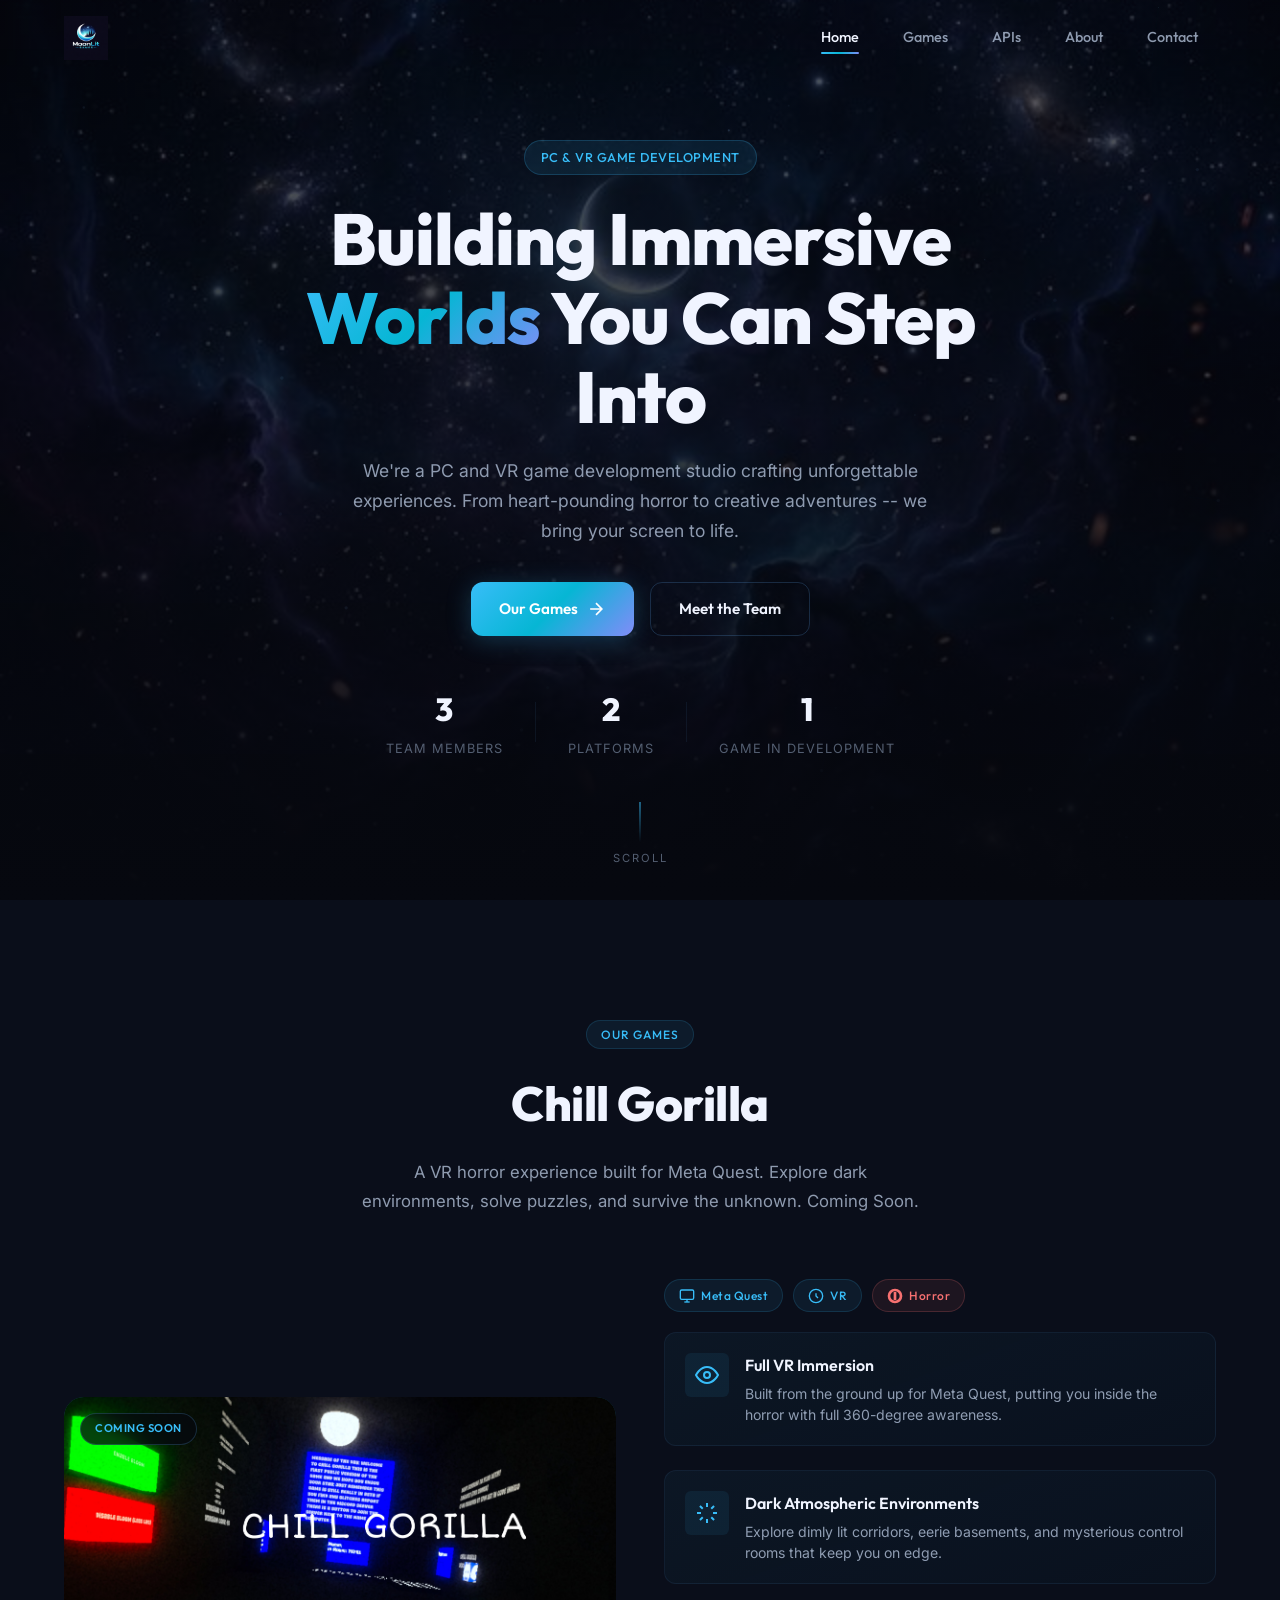
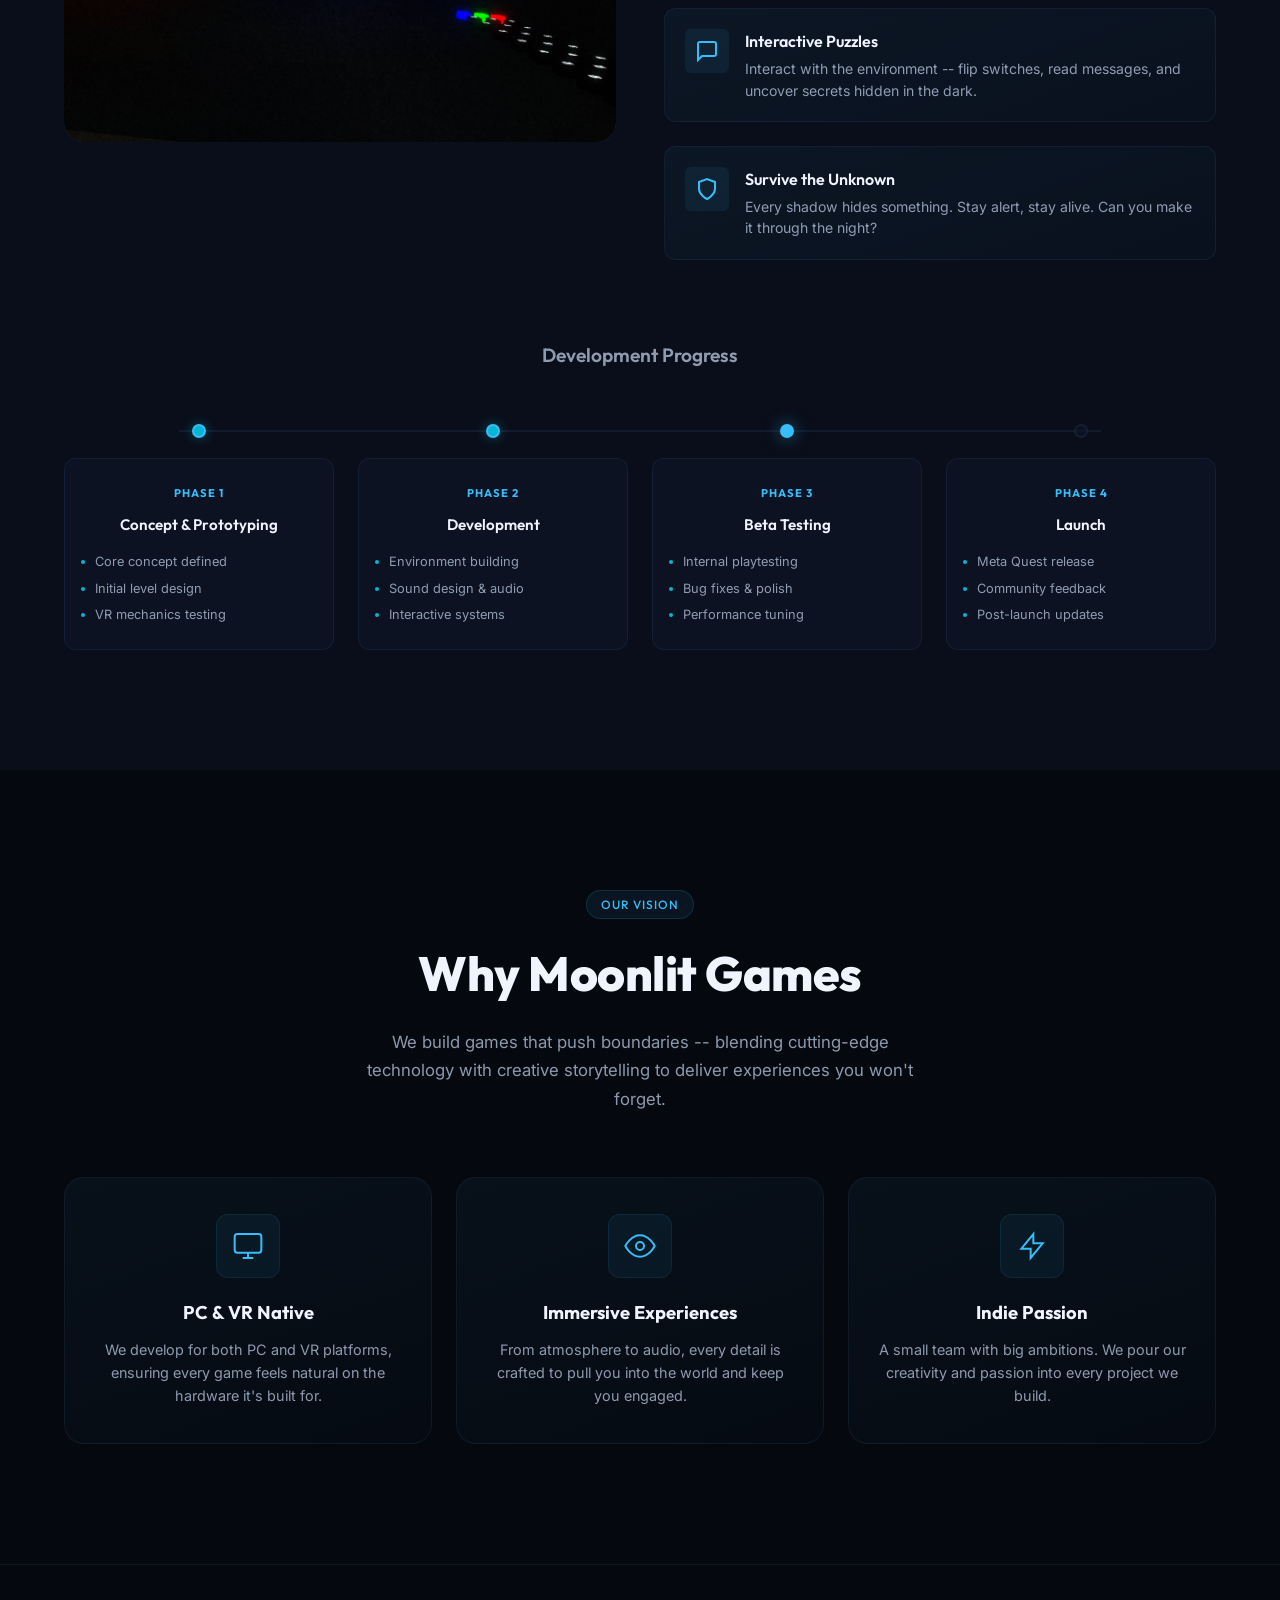
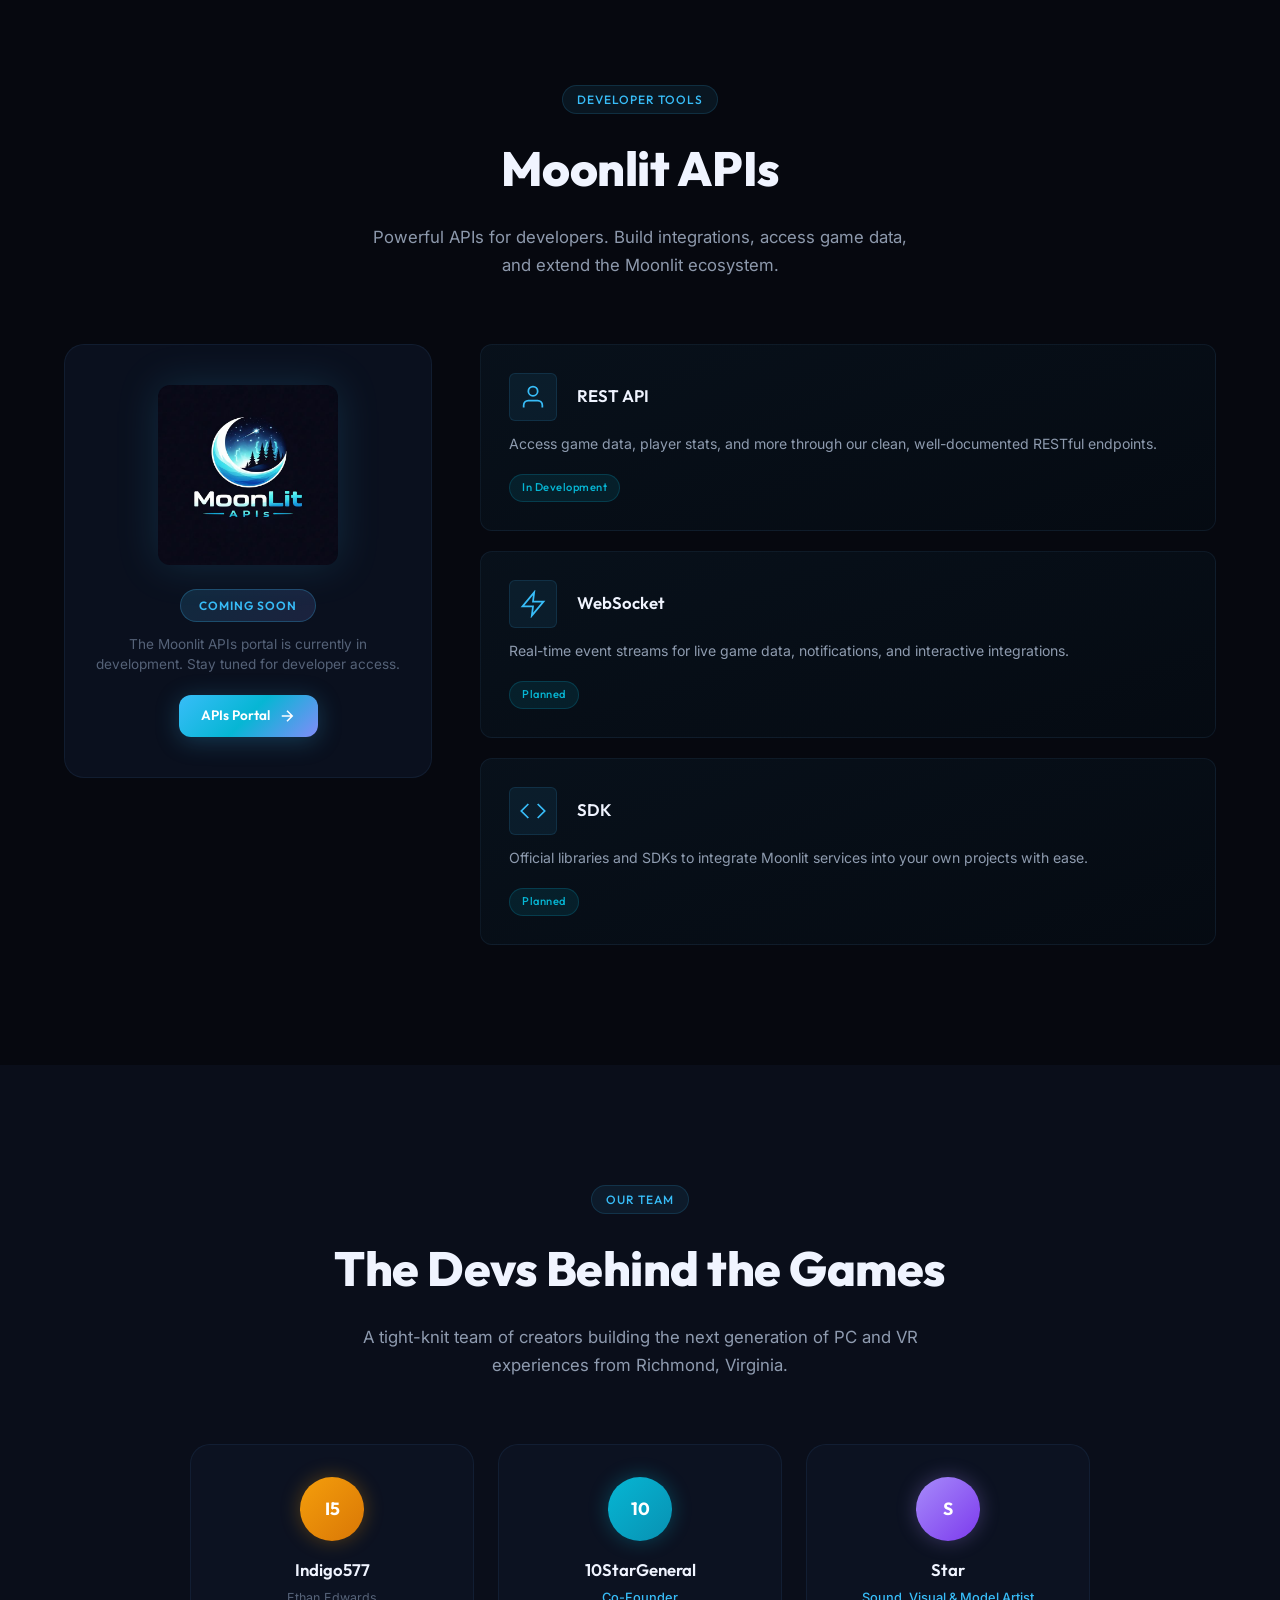
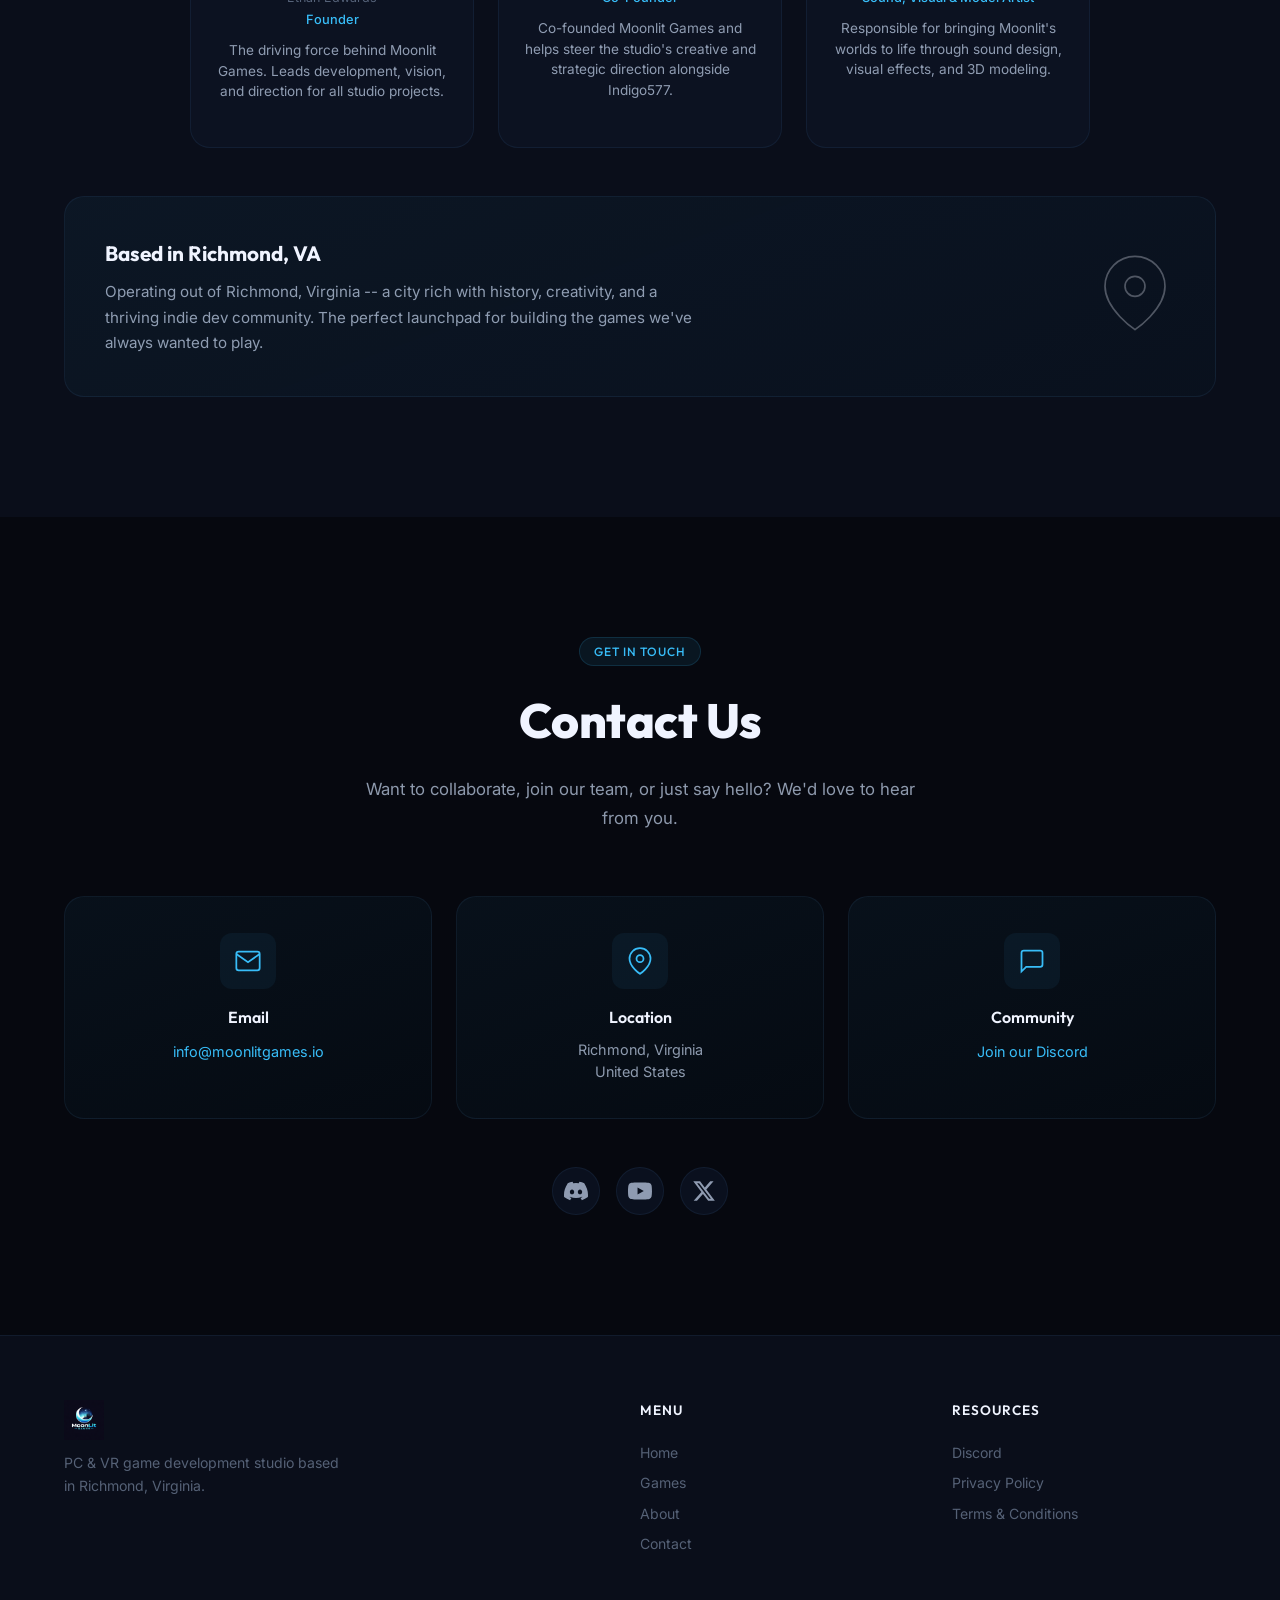
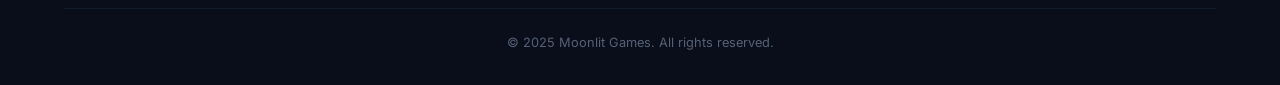
==== commit 96680801: "Update index.html" ====
--- a/index.html
+++ b/index.html
@@ -387,7 +387,7 @@
                         <div class="avatar-placeholder founder-badge">I5</div>
                     </div>
                     <h4>Indigo577</h4>
-                    <span class="team-name-real">Liam Milby</span>
+                    <span class="team-name-real">Ethan Edwards</span>
                     <span class="team-role">Founder</span>
                     <p>The driving force behind Moonlit Games. Leads development, vision, and direction for all studio
                         projects.</p>
@@ -530,4 +530,4 @@
     <script src="script.js"></script>
 </body>
 
-</html>+</html>
